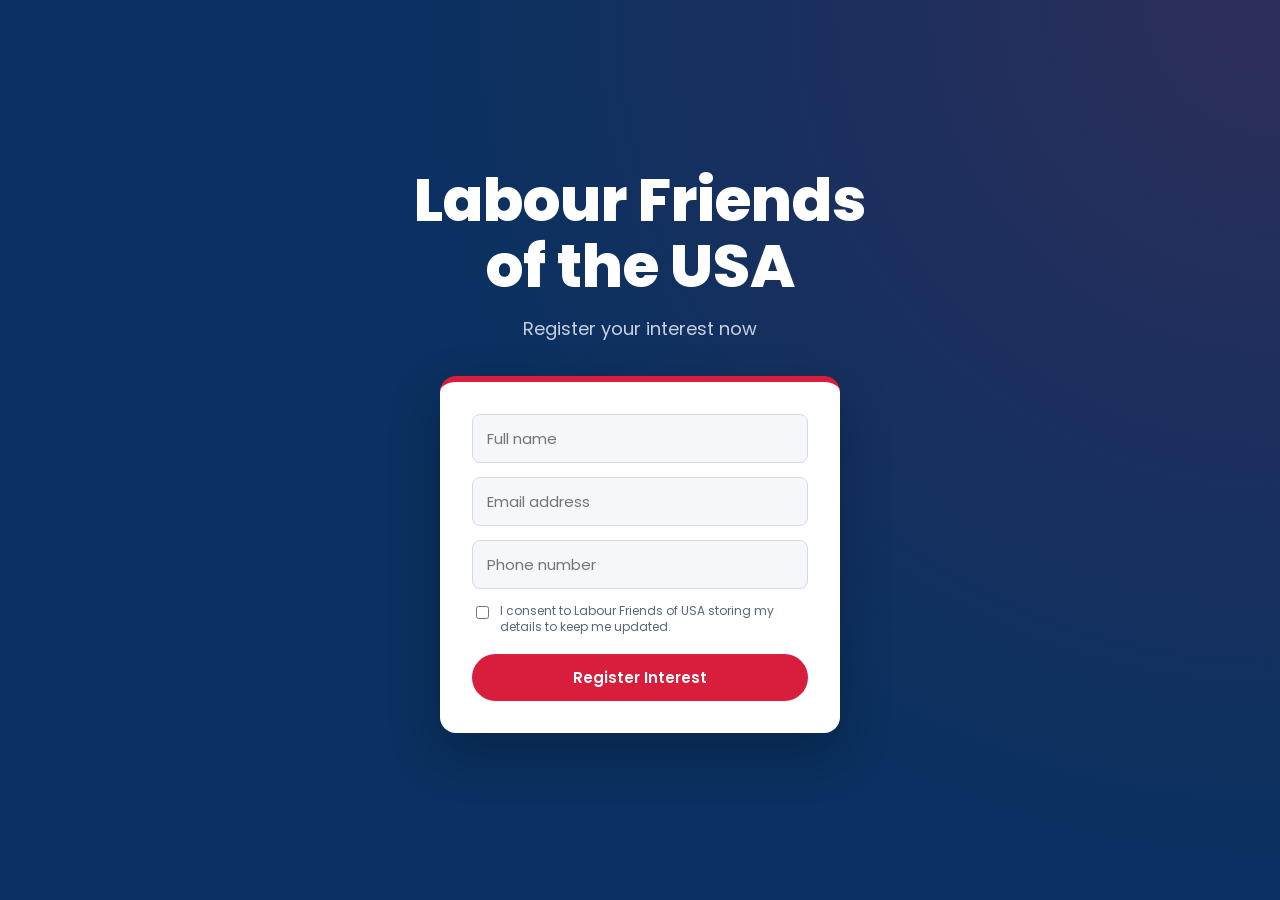
==== index.html @ bf537534 "first live version" ====
<!DOCTYPE html>
<html lang="en">
<head>
<meta charset="UTF-8">
<meta name="viewport" content="width=device-width, initial-scale=1.0">
<title>Labour Friends of USA</title>
<meta name="description" content="Labour Friends of USA — register your interest now.">
<link rel="preconnect" href="https://fonts.googleapis.com">
<link rel="preconnect" href="https://fonts.gstatic.com" crossorigin>
<link href="https://fonts.googleapis.com/css2?family=Poppins:wght@400;600;700;800&display=swap" rel="stylesheet">
<link rel="stylesheet" href="style.css">
</head>
<body>

<main class="hero">
  <div class="container hero-inner">
    <h1>Labour Friends <br> of the USA</h1>
    <p class="hero-sub">Register your interest now</p>

    <form class="signup-form" id="preregister-form">
      <p class="hidden-field" aria-hidden="true">
        <label>Leave this field blank: <input type="text" name="company" id="company" tabindex="-1" autocomplete="off"></label>
      </p>

      <div class="form-row">
        <label for="name" class="sr-only">Full name</label>
        <input type="text" id="name" name="name" placeholder="Full name" required>
      </div>

      <div class="form-row">
        <label for="email" class="sr-only">Email address</label>
        <input type="email" id="email" name="email" placeholder="Email address" required>
      </div>

      <div class="form-row">
        <label for="phone" class="sr-only">Phone number</label>
        <input type="tel" id="phone" name="phone" placeholder="Phone number" required>
      </div>

      <div class="form-row form-consent">
        <input type="checkbox" id="consent" name="consent" value="yes" required>
        <label for="consent">I consent to Labour Friends of USA storing my details to keep me updated.</label>
      </div>

      <button type="submit" class="btn btn-primary btn-full" id="submit-btn">Register Interest</button>
      <p class="form-error" id="form-error" hidden>Something went wrong — please try again.</p>
    </form>
  </div>
</main>

<script>
  // Paste the URL you get from deploying the Google Apps Script (ends in /exec)
  const SCRIPT_URL = "https://script.google.com/macros/s/AKfycbxKDBFHG2n8DYJcx58S91uv5Vl0VtOVpLHoI3PwBOSRqVzMYFhmmKj1LLZxQUhBbjUpUQ/exec";

  const form = document.getElementById('preregister-form');
  const submitBtn = document.getElementById('submit-btn');
  const errorMsg = document.getElementById('form-error');

  form.addEventListener('submit', function (e) {
    e.preventDefault();

    // Honeypot: if this hidden field got filled in, it's a bot — drop silently
    if (form.company.value) return;

    submitBtn.disabled = true;
    submitBtn.textContent = 'Registering...';
    errorMsg.hidden = true;

    fetch(SCRIPT_URL, {
      method: 'POST',
      mode: 'no-cors',
      body: new FormData(form)
    })
      .then(function () {
        window.location.href = 'thank-you.html';
      })
      .catch(function () {
        errorMsg.hidden = false;
        submitBtn.disabled = false;
        submitBtn.textContent = 'Register Interest';
      });
  });
</script>

</body>
</html>
---- style.css ----
:root {
  --usa-blue: #0a3161;
  --usa-blue-dark: #061f40;
  --usa-red: #b31942;
  --usa-red-bright: #d81e3c;
  --white: #ffffff;
  --off-white: #f5f7fa;
  --text-muted: #c7d2e0;
}

* {
  box-sizing: border-box;
}

body {
  margin: 0;
  min-height: 100vh;
  display: flex;
  flex-direction: column;
  font-family: 'Poppins', sans-serif;
  background: var(--usa-blue);
  color: var(--white);
  line-height: 1.6;
}

.container {
  max-width: 600px;
  margin: 0 auto;
  padding: 0 24px;
}

h1 {
  font-weight: 800;
  margin: 0 0 16px;
}

a {
  color: inherit;
}

/* Buttons */
.btn {
  display: inline-block;
  font-family: 'Poppins', sans-serif;
  font-weight: 600;
  font-size: 15px;
  text-decoration: none;
  padding: 12px 28px;
  border-radius: 999px;
  border: none;
  cursor: pointer;
  transition: transform 0.15s ease, background-color 0.15s ease;
}

.btn:hover {
  transform: translateY(-1px);
}

.btn-primary {
  background: var(--usa-red-bright);
  color: var(--white);
}

.btn-primary:hover {
  background: var(--usa-red);
}

.btn-full {
  width: 100%;
  text-align: center;
}

/* Hero */
.hero {
  flex: 1;
  display: flex;
  align-items: center;
  padding: 60px 0;
  background: radial-gradient(circle at top right, rgba(211, 30, 60, 0.18), transparent 55%),
              var(--usa-blue);
  text-align: center;
}

.hero-inner {
  width: 100%;
}

.hero h1 {
  font-size: clamp(38px, 8vw, 60px);
  line-height: 1.1;
  color: var(--white);
}

.hero-sub {
  margin: 0 0 32px;
  font-size: 18px;
  color: var(--text-muted);
}

/* Sign-up form */
.signup-form {
  max-width: 400px;
  margin: 0 auto;
  background: var(--white);
  color: var(--usa-blue-dark);
  border-radius: 16px;
  padding: 32px;
  text-align: left;
  box-shadow: 0 20px 50px rgba(0, 0, 0, 0.25);
  border-top: 6px solid var(--usa-red-bright);
}

.hidden-field {
  position: absolute;
  left: -9999px;
}

.sr-only {
  position: absolute;
  width: 1px;
  height: 1px;
  overflow: hidden;
  clip: rect(0, 0, 0, 0);
}

.form-row {
  margin-bottom: 14px;
}

.form-row input {
  width: 100%;
  padding: 12px 14px;
  border: 1px solid #d5dae2;
  border-radius: 8px;
  font-family: 'Poppins', sans-serif;
  font-size: 15px;
  background: var(--off-white);
  color: var(--usa-blue-dark);
}

.form-row input:focus {
  outline: none;
  border-color: var(--usa-red-bright);
  background: var(--white);
}

.form-consent {
  display: flex;
  align-items: flex-start;
  gap: 8px;
  margin-bottom: 18px;
}

.form-consent input {
  width: auto;
  margin-top: 3px;
  accent-color: var(--usa-red-bright);
}

.form-consent label {
  font-size: 12px;
  color: #5a6678;
  line-height: 1.4;
}

.form-error {
  margin: 12px 0 0;
  font-size: 13px;
  color: var(--usa-red);
  text-align: center;
}

/* Footer */
.site-footer {
  padding: 20px 0;
  text-align: center;
  font-size: 13px;
  color: var(--text-muted);
}

/* Responsive */
@media (max-width: 480px) {
  .signup-form {
    padding: 24px 20px;
  }
}
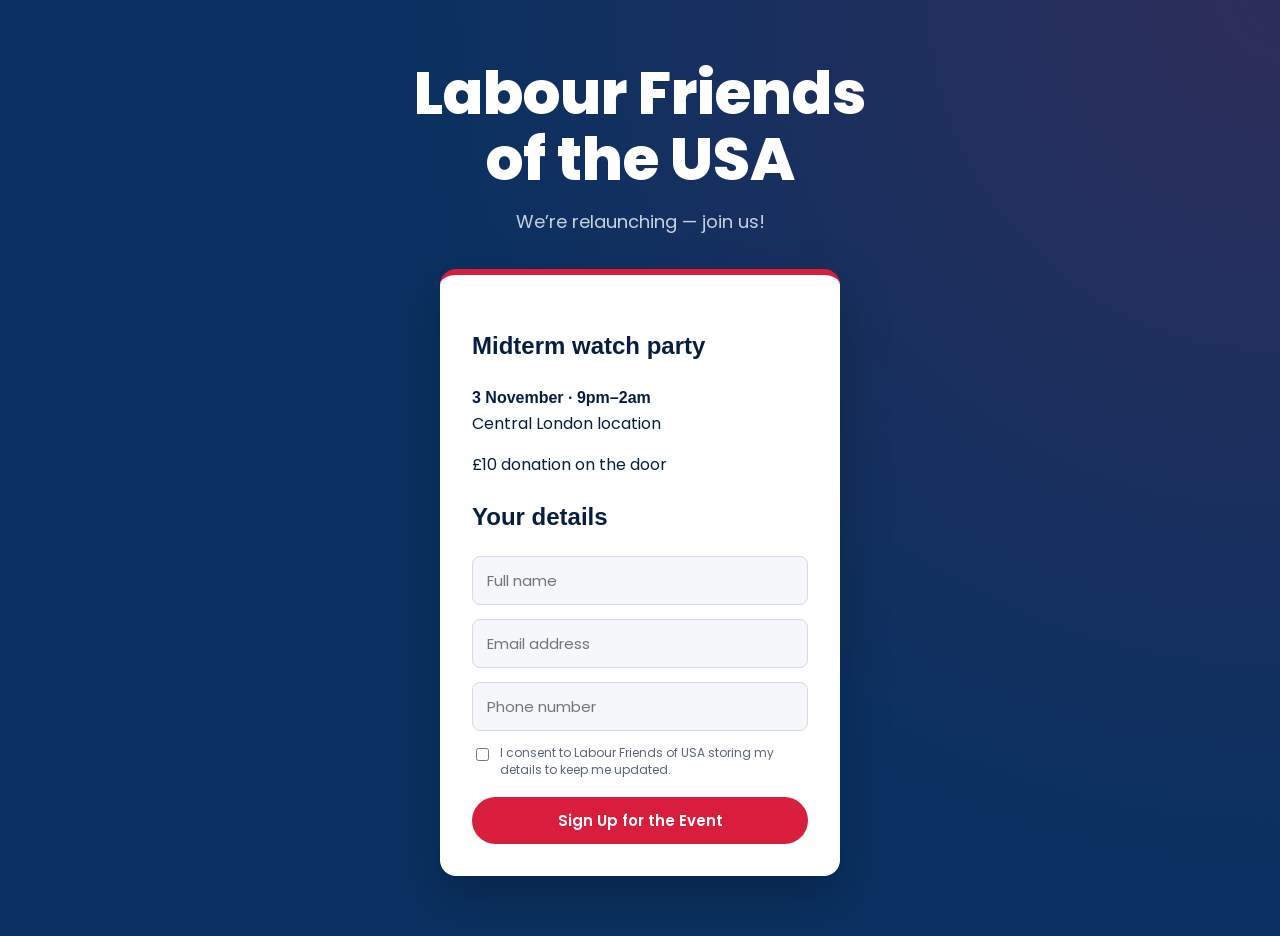
==== commit 6d392806: "Merge 7fe147556de36f838f6e05b800ddaf6daedd8615 into 280e788cc1feb8d242d6819df1855d9529dc372e" ====
--- a/index.html
+++ b/index.html
@@ -4,7 +4,7 @@
 <meta charset="UTF-8">
 <meta name="viewport" content="width=device-width, initial-scale=1.0">
 <title>Labour Friends of USA</title>
-<meta name="description" content="Labour Friends of USA — register your interest now.">
+<meta name="description" content="Join Labour Friends of USA for a midterm watch party in Central London on 3 November, 9pm–2am. Sign up here; £10 donation on the door.">
 <link rel="preconnect" href="https://fonts.googleapis.com">
 <link rel="preconnect" href="https://fonts.gstatic.com" crossorigin>
 <link href="https://fonts.googleapis.com/css2?family=Poppins:wght@400;600;700;800&display=swap" rel="stylesheet">
@@ -15,9 +15,17 @@
 <main class="hero">
   <div class="container hero-inner">
     <h1>Labour Friends <br> of the USA</h1>
-    <p class="hero-sub">Register your interest now</p>
+    <p class="hero-sub">We’re relaunching — join us!</p>
 
-    <form class="signup-form" id="preregister-form">
+    <form class="signup-form" id="preregister-form" aria-labelledby="event-title signup-title">
+      <section class="event-details" aria-labelledby="event-title">
+        <h2 id="event-title">Midterm watch party</h2>
+        <p><strong>3 November · 9pm–2am</strong><br>Central London location</p>
+        <p class="event-donation">£10 donation on the door</p>
+      </section>
+
+      <h2 id="signup-title">Your details</h2>
+      <input type="hidden" name="event" value="Midterm watch party — 3 November, 9pm–2am">
       <p class="hidden-field" aria-hidden="true">
         <label>Leave this field blank: <input type="text" name="company" id="company" tabindex="-1" autocomplete="off"></label>
       </p>
@@ -42,7 +50,7 @@
         <label for="consent">I consent to Labour Friends of USA storing my details to keep me updated.</label>
       </div>
 
-      <button type="submit" class="btn btn-primary btn-full" id="submit-btn">Register Interest</button>
+      <button type="submit" class="btn btn-primary btn-full" id="submit-btn">Sign Up for the Event</button>
       <p class="form-error" id="form-error" hidden>Something went wrong — please try again.</p>
     </form>
   </div>
@@ -63,7 +71,7 @@
     if (form.company.value) return;
 
     submitBtn.disabled = true;
-    submitBtn.textContent = 'Registering...';
+    submitBtn.textContent = 'Signing up...';
     errorMsg.hidden = true;
 
     fetch(SCRIPT_URL, {
@@ -77,7 +85,7 @@
       .catch(function () {
         errorMsg.hidden = false;
         submitBtn.disabled = false;
-        submitBtn.textContent = 'Register Interest';
+        submitBtn.textContent = 'Sign Up for the Event';
       });
   });
 </script>
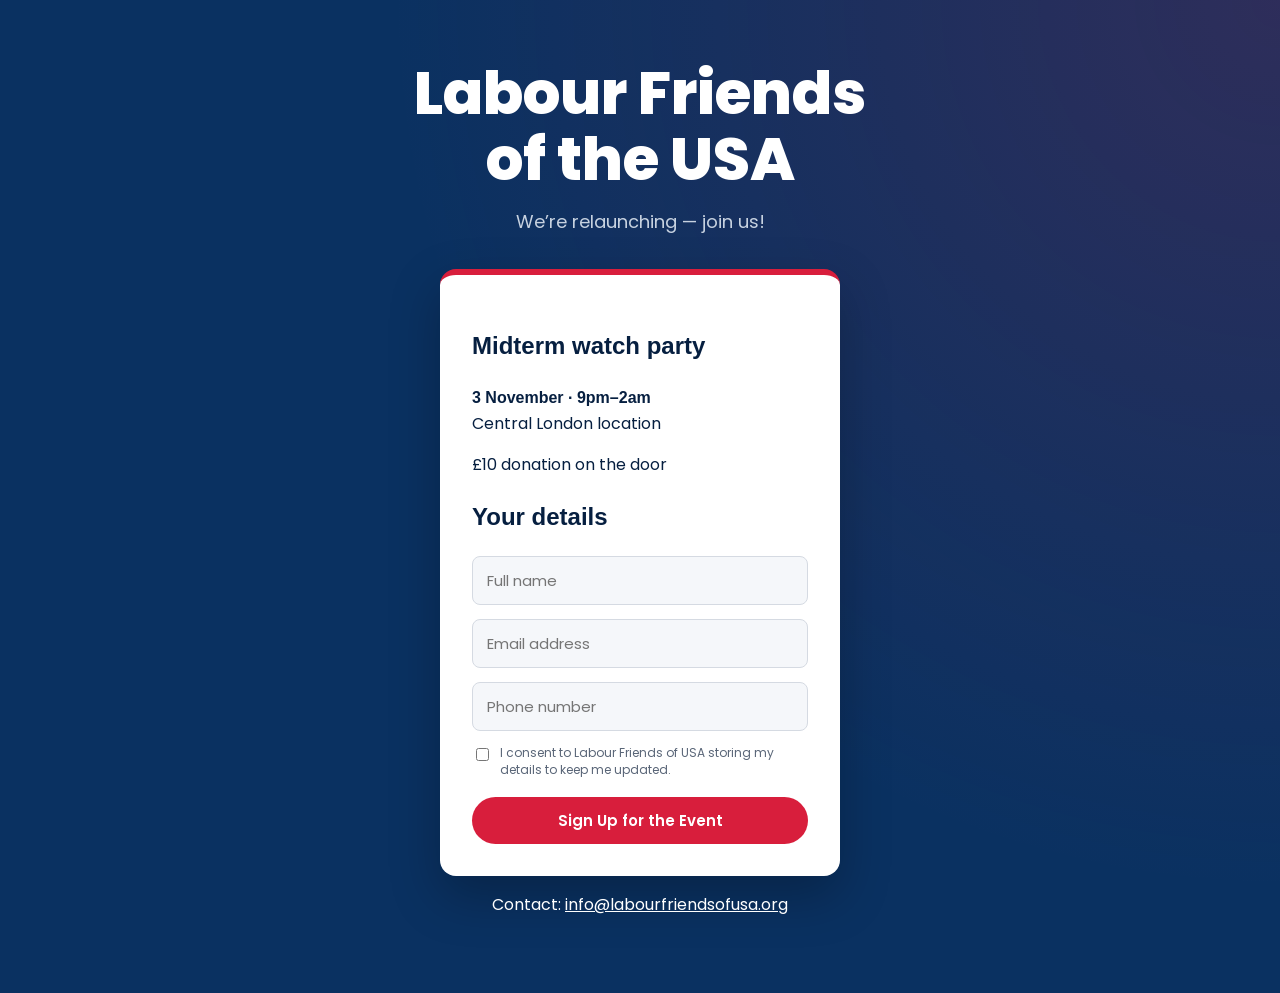
==== commit a9393f43: "Add contact information to index.html" ====
--- a/index.html
+++ b/index.html
@@ -53,6 +53,11 @@
       <button type="submit" class="btn btn-primary btn-full" id="submit-btn">Sign Up for the Event</button>
       <p class="form-error" id="form-error" hidden>Something went wrong — please try again.</p>
     </form>
+    <p class="contact-line">
+      Contact: <a href="mailto:info@labourfriendsofusa.org">info@labourfriendsofusa.org</a>
+    </p>
+  </div>
+</main>
   </div>
 </main>
 
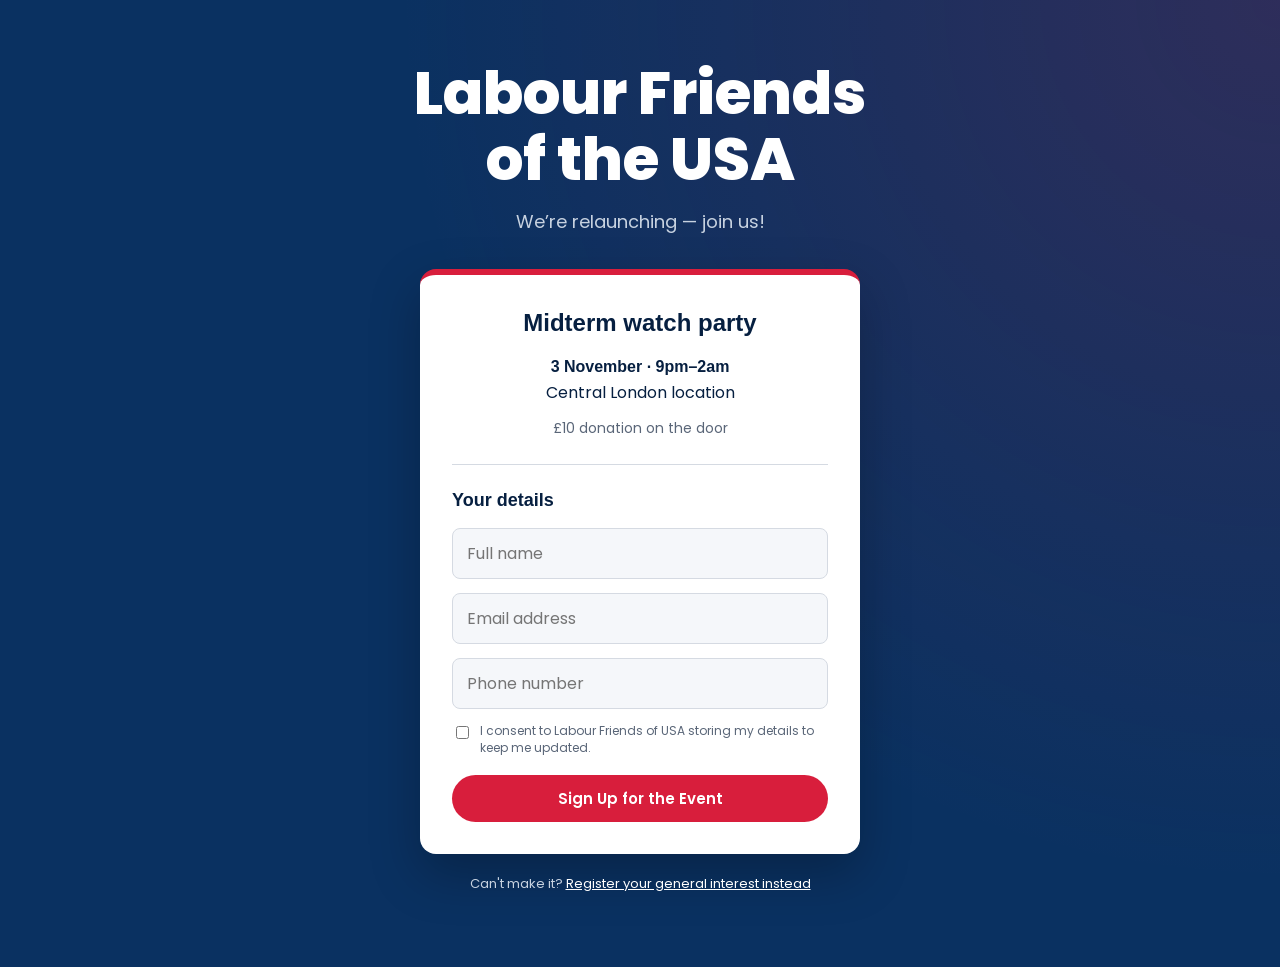
==== commit fad64f5f: "Make event page config-driven, add general-interest page - index.html: event details now driven by a" ====
--- a/index.html
+++ b/index.html
@@ -4,6 +4,7 @@
 <meta charset="UTF-8">
 <meta name="viewport" content="width=device-width, initial-scale=1.0">
 <title>Labour Friends of USA</title>
+<!-- Update this description whenever you change the event below — it controls link previews -->
 <meta name="description" content="Join Labour Friends of USA for a midterm watch party in Central London on 3 November, 9pm–2am. Sign up here; £10 donation on the door.">
 <link rel="preconnect" href="https://fonts.googleapis.com">
 <link rel="preconnect" href="https://fonts.gstatic.com" crossorigin>
@@ -19,13 +20,13 @@
 
     <form class="signup-form" id="preregister-form" aria-labelledby="event-title signup-title">
       <section class="event-details" aria-labelledby="event-title">
-        <h2 id="event-title">Midterm watch party</h2>
-        <p><strong>3 November · 9pm–2am</strong><br>Central London location</p>
-        <p class="event-donation">£10 donation on the door</p>
+        <h2 id="event-title"></h2>
+        <p><strong id="event-datetime"></strong><br><span id="event-location"></span></p>
+        <p class="event-donation" id="event-donation"></p>
       </section>
 
       <h2 id="signup-title">Your details</h2>
-      <input type="hidden" name="event" value="Midterm watch party — 3 November, 9pm–2am">
+      <input type="hidden" name="event" id="event-field" value="">
       <p class="hidden-field" aria-hidden="true">
         <label>Leave this field blank: <input type="text" name="company" id="company" tabindex="-1" autocomplete="off"></label>
       </p>
@@ -50,23 +51,44 @@
         <label for="consent">I consent to Labour Friends of USA storing my details to keep me updated.</label>
       </div>
 
-      <button type="submit" class="btn btn-primary btn-full" id="submit-btn">Sign Up for the Event</button>
+      <button type="submit" class="btn btn-primary btn-full" id="submit-btn"></button>
       <p class="form-error" id="form-error" hidden>Something went wrong — please try again.</p>
     </form>
-    <p class="contact-line">
-      Contact: <a href="mailto:info@labourfriendsofusa.org">info@labourfriendsofusa.org</a>
-    </p>
-  </div>
-</main>
+
+    <p class="alt-link">Can't make it? <a href="register.html">Register your general interest instead</a></p>
   </div>
 </main>
 
 <script>
+  // ---- Edit this block for each new event. Nothing else in this file needs to change. ----
+  const EVENT = {
+    name: "Midterm watch party",
+    dateTime: "3 November · 9pm–2am",
+    location: "Central London location",
+    donation: "£10 donation on the door", // set to "" to hide this line
+    ctaText: "Sign Up for the Event"
+  };
+  // ------------------------------------------------------------------------------------------
+
+  document.getElementById('event-title').textContent = EVENT.name;
+  document.getElementById('event-datetime').textContent = EVENT.dateTime;
+  document.getElementById('event-location').textContent = EVENT.location;
+  document.getElementById('event-field').value = EVENT.name;
+
+  const donationEl = document.getElementById('event-donation');
+  if (EVENT.donation) {
+    donationEl.textContent = EVENT.donation;
+  } else {
+    donationEl.remove();
+  }
+
+  const submitBtn = document.getElementById('submit-btn');
+  submitBtn.textContent = EVENT.ctaText;
+
   // Paste the URL you get from deploying the Google Apps Script (ends in /exec)
   const SCRIPT_URL = "https://script.google.com/macros/s/AKfycbxKDBFHG2n8DYJcx58S91uv5Vl0VtOVpLHoI3PwBOSRqVzMYFhmmKj1LLZxQUhBbjUpUQ/exec";
 
   const form = document.getElementById('preregister-form');
-  const submitBtn = document.getElementById('submit-btn');
   const errorMsg = document.getElementById('form-error');
 
   form.addEventListener('submit', function (e) {
@@ -76,7 +98,7 @@
     if (form.company.value) return;
 
     submitBtn.disabled = true;
-    submitBtn.textContent = 'Signing up...';
+    submitBtn.textContent = 'Submitting...';
     errorMsg.hidden = true;
 
     fetch(SCRIPT_URL, {
@@ -85,12 +107,13 @@
       body: new FormData(form)
     })
       .then(function () {
-        window.location.href = 'thank-you.html';
+        const details = [EVENT.dateTime, EVENT.location, EVENT.donation].filter(Boolean).join(' · ');
+        window.location.href = 'thank-you.html?event=' + encodeURIComponent(EVENT.name) + '&details=' + encodeURIComponent(details);
       })
       .catch(function () {
         errorMsg.hidden = false;
         submitBtn.disabled = false;
-        submitBtn.textContent = 'Sign Up for the Event';
+        submitBtn.textContent = EVENT.ctaText;
       });
   });
 </script>
--- a/style.css
+++ b/style.css
@@ -97,9 +97,42 @@
   color: var(--text-muted);
 }
 
+/* Event summary inside the signup card */
+.event-details {
+  margin-bottom: 24px;
+  padding-bottom: 24px;
+  border-bottom: 1px solid #d5dae2;
+  text-align: center;
+}
+
+.signup-form h2 {
+  margin: 0 0 16px;
+  font-size: 18px;
+  line-height: 1.3;
+}
+
+.event-details h2 {
+  font-size: 24px;
+}
+
+.event-details p {
+  margin: 0 0 12px;
+}
+
+.event-details .event-donation {
+  margin-bottom: 0;
+  font-size: 14px;
+  color: #5a6678;
+}
+
+.btn:focus-visible {
+  outline: 3px solid currentColor;
+  outline-offset: 4px;
+}
+
 /* Sign-up form */
 .signup-form {
-  max-width: 400px;
+  max-width: 440px;
   margin: 0 auto;
   background: var(--white);
   color: var(--usa-blue-dark);
@@ -133,7 +166,7 @@
   border: 1px solid #d5dae2;
   border-radius: 8px;
   font-family: 'Poppins', sans-serif;
-  font-size: 15px;
+  font-size: 16px;
   background: var(--off-white);
   color: var(--usa-blue-dark);
 }
@@ -170,6 +203,18 @@
   text-align: center;
 }
 
+.alt-link {
+  margin-top: 20px;
+  text-align: center;
+  font-size: 13px;
+  color: var(--text-muted);
+}
+
+.alt-link a {
+  color: var(--white);
+  text-decoration: underline;
+}
+
 /* Footer */
 .site-footer {
   padding: 20px 0;
@@ -180,6 +225,10 @@
 
 /* Responsive */
 @media (max-width: 480px) {
+  .hero {
+    padding: 32px 0;
+  }
+
   .signup-form {
     padding: 24px 20px;
   }
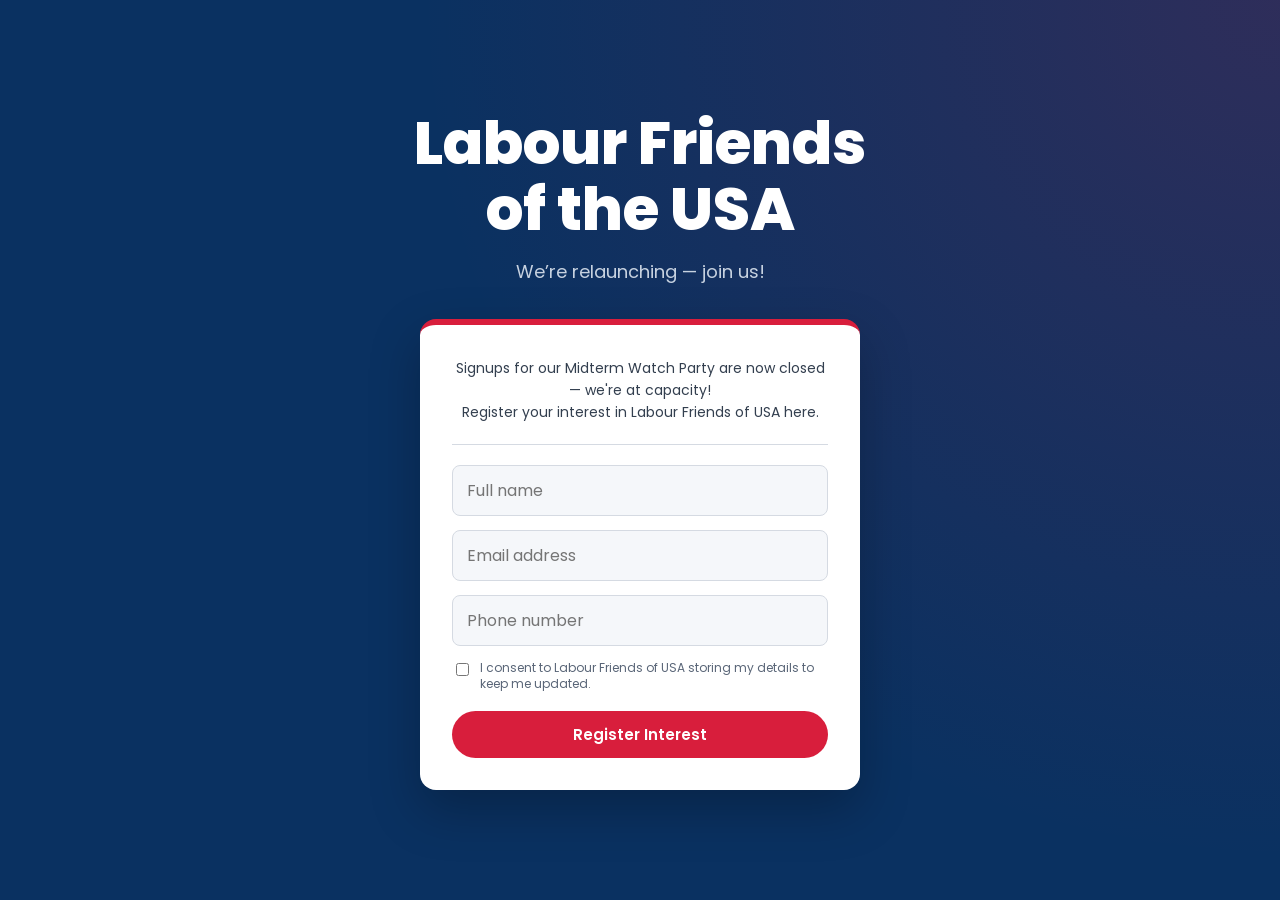
==== commit 4c209063: "Close watch party signups, repurpose form for general interest Event is at capacity. The existing na" ====
--- a/index.html
+++ b/index.html
@@ -4,8 +4,7 @@
 <meta charset="UTF-8">
 <meta name="viewport" content="width=device-width, initial-scale=1.0">
 <title>Labour Friends of USA</title>
-<!-- Update this description whenever you change the event below — it controls link previews -->
-<meta name="description" content="Join Labour Friends of USA for a midterm watch party in Central London on 3 November, 9pm–2am. Sign up here; £10 donation on the door.">
+<meta name="description" content="Signups for the Labour Friends of USA midterm watch party are now closed — we're at capacity! Register your general interest for future events.">
 <link rel="preconnect" href="https://fonts.googleapis.com">
 <link rel="preconnect" href="https://fonts.gstatic.com" crossorigin>
 <link href="https://fonts.googleapis.com/css2?family=Poppins:wght@400;600;700;800&display=swap" rel="stylesheet">
@@ -18,15 +17,9 @@
     <h1>Labour Friends <br> of the USA</h1>
     <p class="hero-sub">We’re relaunching — join us!</p>
 
-    <form class="signup-form" id="preregister-form" aria-labelledby="event-title signup-title">
-      <section class="event-details" aria-labelledby="event-title">
-        <h2 id="event-title"></h2>
-        <p><strong id="event-datetime"></strong><br><span id="event-location"></span></p>
-        <p class="event-donation" id="event-donation"></p>
-      </section>
+    <form class="signup-form" id="preregister-form">
+      <p class="closed-message">Signups for our Midterm Watch Party are now closed — we're at capacity!<br>Register your interest in Labour Friends of USA here.</p>
 
-      <h2 id="signup-title">Your details</h2>
-      <input type="hidden" name="event" id="event-field" value="">
       <p class="hidden-field" aria-hidden="true">
         <label>Leave this field blank: <input type="text" name="company" id="company" tabindex="-1" autocomplete="off"></label>
       </p>
@@ -51,44 +44,18 @@
         <label for="consent">I consent to Labour Friends of USA storing my details to keep me updated.</label>
       </div>
 
-      <button type="submit" class="btn btn-primary btn-full" id="submit-btn"></button>
+      <button type="submit" class="btn btn-primary btn-full" id="submit-btn">Register Interest</button>
       <p class="form-error" id="form-error" hidden>Something went wrong — please try again.</p>
     </form>
-
-    <p class="alt-link">Can't make it? <a href="register.html">Register your general interest instead</a></p>
   </div>
 </main>
 
 <script>
-  // ---- Edit this block for each new event. Nothing else in this file needs to change. ----
-  const EVENT = {
-    name: "Midterm watch party",
-    dateTime: "3 November · 9pm–2am",
-    location: "Central London location",
-    donation: "£10 donation on the door", // set to "" to hide this line
-    ctaText: "Sign Up for the Event"
-  };
-  // ------------------------------------------------------------------------------------------
-
-  document.getElementById('event-title').textContent = EVENT.name;
-  document.getElementById('event-datetime').textContent = EVENT.dateTime;
-  document.getElementById('event-location').textContent = EVENT.location;
-  document.getElementById('event-field').value = EVENT.name;
-
-  const donationEl = document.getElementById('event-donation');
-  if (EVENT.donation) {
-    donationEl.textContent = EVENT.donation;
-  } else {
-    donationEl.remove();
-  }
-
-  const submitBtn = document.getElementById('submit-btn');
-  submitBtn.textContent = EVENT.ctaText;
-
   // Paste the URL you get from deploying the Google Apps Script (ends in /exec)
   const SCRIPT_URL = "https://script.google.com/macros/s/AKfycbxKDBFHG2n8DYJcx58S91uv5Vl0VtOVpLHoI3PwBOSRqVzMYFhmmKj1LLZxQUhBbjUpUQ/exec";
 
   const form = document.getElementById('preregister-form');
+  const submitBtn = document.getElementById('submit-btn');
   const errorMsg = document.getElementById('form-error');
 
   form.addEventListener('submit', function (e) {
@@ -107,13 +74,12 @@
       body: new FormData(form)
     })
       .then(function () {
-        const details = [EVENT.dateTime, EVENT.location, EVENT.donation].filter(Boolean).join(' · ');
-        window.location.href = 'thank-you.html?event=' + encodeURIComponent(EVENT.name) + '&details=' + encodeURIComponent(details);
+        window.location.href = 'thank-you.html';
       })
       .catch(function () {
         errorMsg.hidden = false;
         submitBtn.disabled = false;
-        submitBtn.textContent = EVENT.ctaText;
+        submitBtn.textContent = 'Register Interest';
       });
   });
 </script>
--- a/style.css
+++ b/style.css
@@ -203,16 +203,13 @@
   text-align: center;
 }
 
-.alt-link {
-  margin-top: 20px;
-  text-align: center;
-  font-size: 13px;
-  color: var(--text-muted);
-}
-
-.alt-link a {
-  color: var(--white);
-  text-decoration: underline;
+.closed-message {
+  margin: 0 0 20px;
+  padding-bottom: 20px;
+  border-bottom: 1px solid #d5dae2;
+  font-size: 14px;
+  color: #333f4f;
+  text-align: center;
 }
 
 /* Footer */
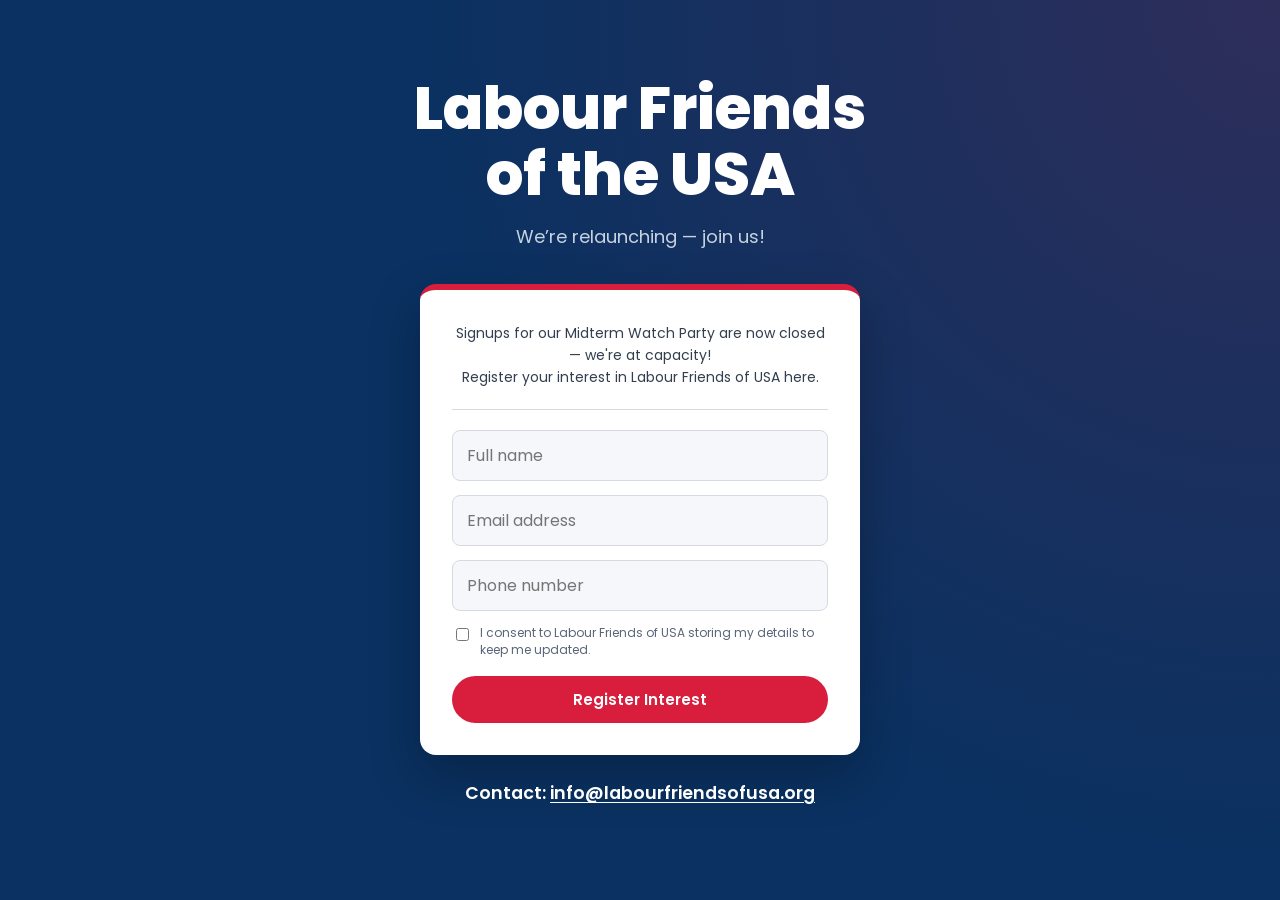
==== commit ab46b4c2: "Merge contact line, keep closed-signups form, fix duplicate tags The remote push added a contact lin" ====
--- a/index.html
+++ b/index.html
@@ -47,6 +47,9 @@
       <button type="submit" class="btn btn-primary btn-full" id="submit-btn">Register Interest</button>
       <p class="form-error" id="form-error" hidden>Something went wrong — please try again.</p>
     </form>
+    <p class="contact-line">
+      Contact: <a href="mailto:info@labourfriendsofusa.org">info@labourfriendsofusa.org</a>
+    </p>
   </div>
 </main>
 
--- a/style.css
+++ b/style.css
@@ -37,7 +37,18 @@
 a {
   color: inherit;
 }
-
+.contact-line {
+  margin-top: 1.5rem;
+  font-size: 1.1rem;
+  font-weight: 600;
+  text-align: center;
+}
+
+.contact-line a {
+  color: inherit;
+  text-decoration: underline;
+  text-underline-offset: 3px;
+}
 /* Buttons */
 .btn {
   display: inline-block;
@@ -55,7 +66,6 @@
 .btn:hover {
   transform: translateY(-1px);
 }
-
 .btn-primary {
   background: var(--usa-red-bright);
   color: var(--white);
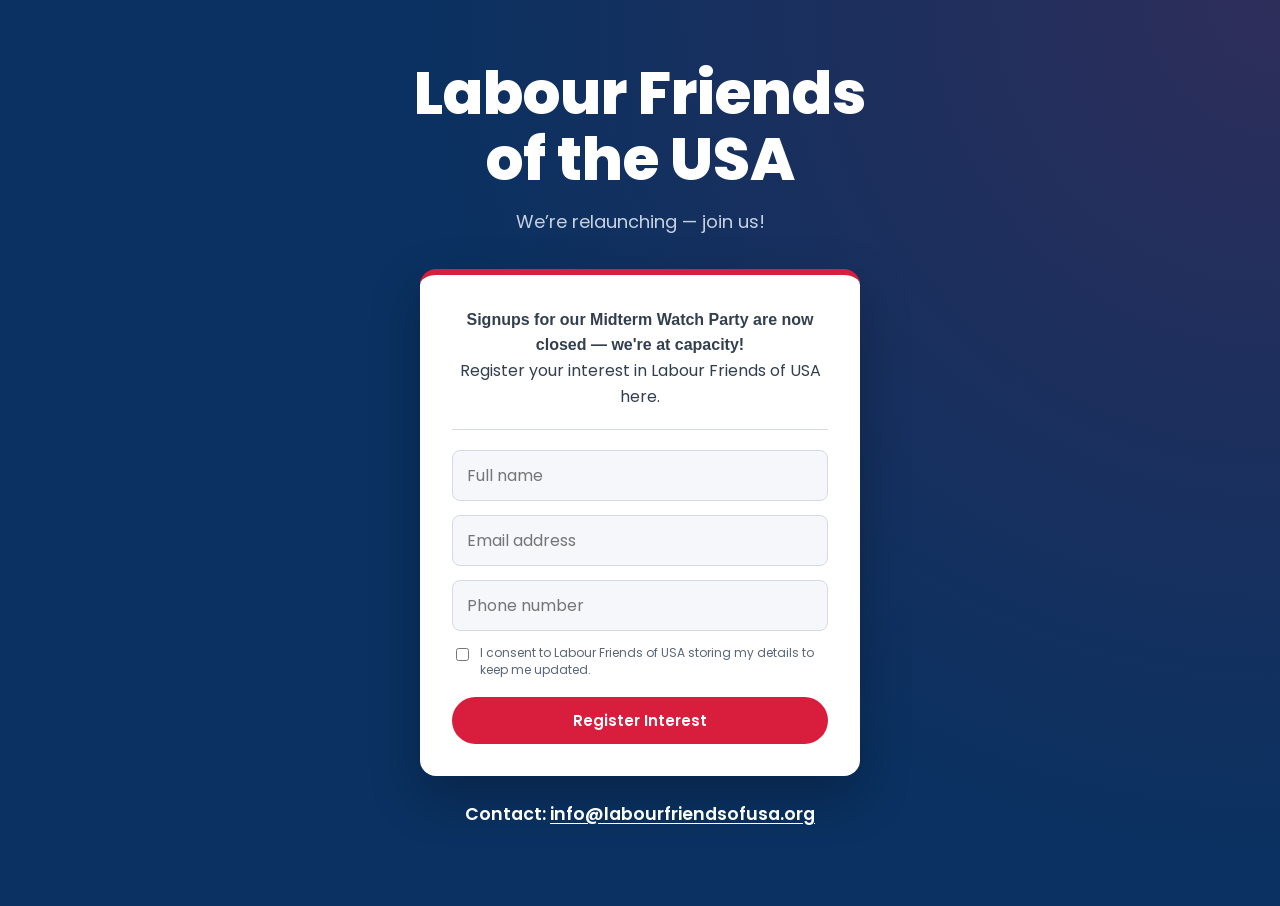
==== commit bccb6682: "Bold the closed-signups line, bump message text to 16px Co-Authored-By: Claude Sonnet 5 <noreply@ant" ====
--- a/index.html
+++ b/index.html
@@ -18,7 +18,7 @@
     <p class="hero-sub">We’re relaunching — join us!</p>
 
     <form class="signup-form" id="preregister-form">
-      <p class="closed-message">Signups for our Midterm Watch Party are now closed — we're at capacity!<br>Register your interest in Labour Friends of USA here.</p>
+      <p class="closed-message"><strong>Signups for our Midterm Watch Party are now closed — we're at capacity!</strong><br>Register your interest in Labour Friends of USA here.</p>
 
       <p class="hidden-field" aria-hidden="true">
         <label>Leave this field blank: <input type="text" name="company" id="company" tabindex="-1" autocomplete="off"></label>
--- a/style.css
+++ b/style.css
@@ -217,9 +217,14 @@
   margin: 0 0 20px;
   padding-bottom: 20px;
   border-bottom: 1px solid #d5dae2;
-  font-size: 14px;
+  font-size: 16px;
   color: #333f4f;
   text-align: center;
+}
+
+.closed-message strong {
+  font-size: inherit;
+  font-weight: 700;
 }
 
 /* Footer */
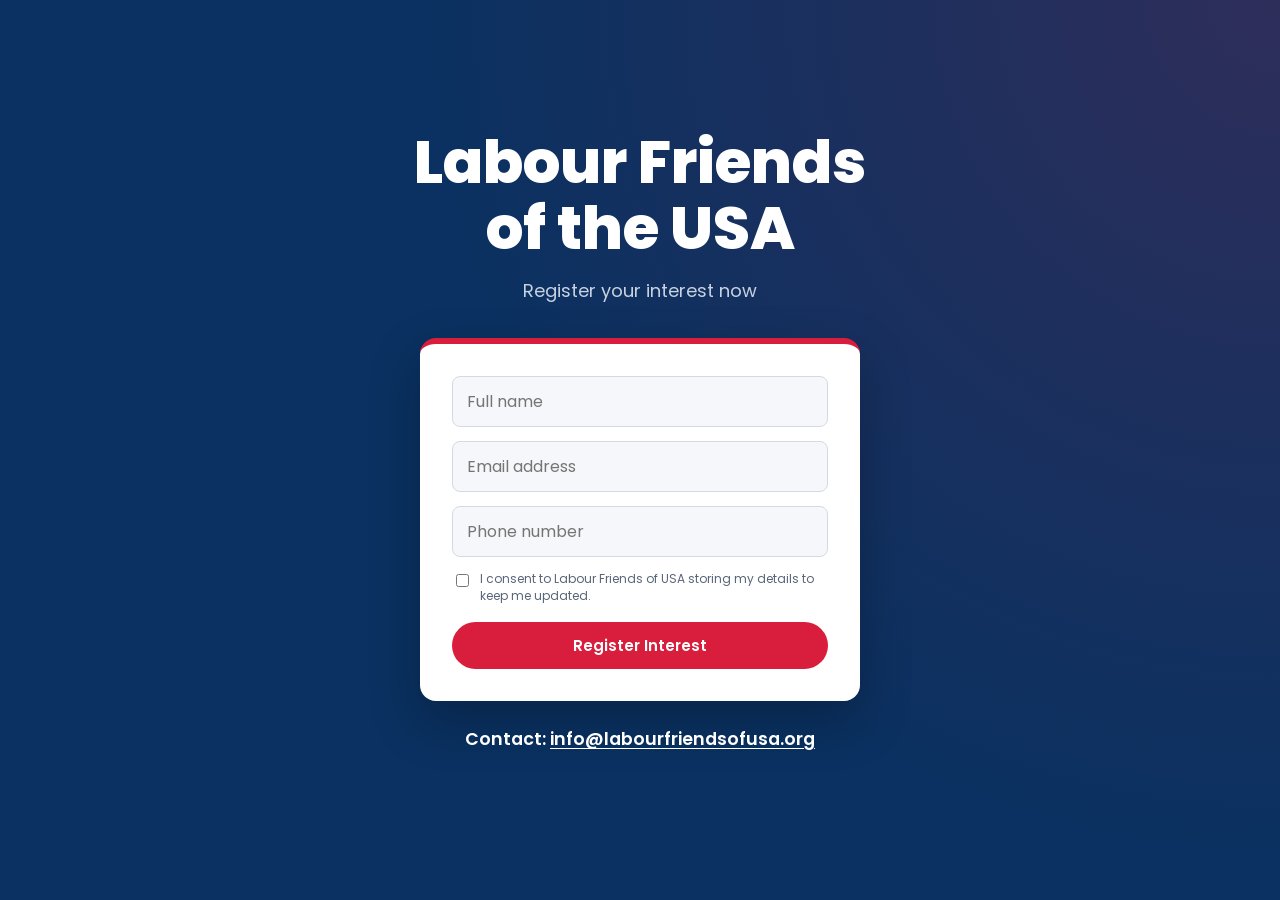
==== commit de226c9d: "Return to general interest page now that the event has passed Co-Authored-By: Claude Sonnet 5 <norep" ====
--- a/index.html
+++ b/index.html
@@ -4,7 +4,7 @@
 <meta charset="UTF-8">
 <meta name="viewport" content="width=device-width, initial-scale=1.0">
 <title>Labour Friends of USA</title>
-<meta name="description" content="Signups for the Labour Friends of USA midterm watch party are now closed — we're at capacity! Register your general interest for future events.">
+<meta name="description" content="Labour Friends of USA — register your interest now.">
 <link rel="preconnect" href="https://fonts.googleapis.com">
 <link rel="preconnect" href="https://fonts.gstatic.com" crossorigin>
 <link href="https://fonts.googleapis.com/css2?family=Poppins:wght@400;600;700;800&display=swap" rel="stylesheet">
@@ -15,11 +15,9 @@
 <main class="hero">
   <div class="container hero-inner">
     <h1>Labour Friends <br> of the USA</h1>
-    <p class="hero-sub">We’re relaunching — join us!</p>
+    <p class="hero-sub">Register your interest now</p>
 
     <form class="signup-form" id="preregister-form">
-      <p class="closed-message"><strong>Signups for our Midterm Watch Party are now closed — we're at capacity!</strong><br>Register your interest in Labour Friends of USA here.</p>
-
       <p class="hidden-field" aria-hidden="true">
         <label>Leave this field blank: <input type="text" name="company" id="company" tabindex="-1" autocomplete="off"></label>
       </p>
--- a/style.css
+++ b/style.css
@@ -213,20 +213,6 @@
   text-align: center;
 }
 
-.closed-message {
-  margin: 0 0 20px;
-  padding-bottom: 20px;
-  border-bottom: 1px solid #d5dae2;
-  font-size: 16px;
-  color: #333f4f;
-  text-align: center;
-}
-
-.closed-message strong {
-  font-size: inherit;
-  font-weight: 700;
-}
-
 /* Footer */
 .site-footer {
   padding: 20px 0;
